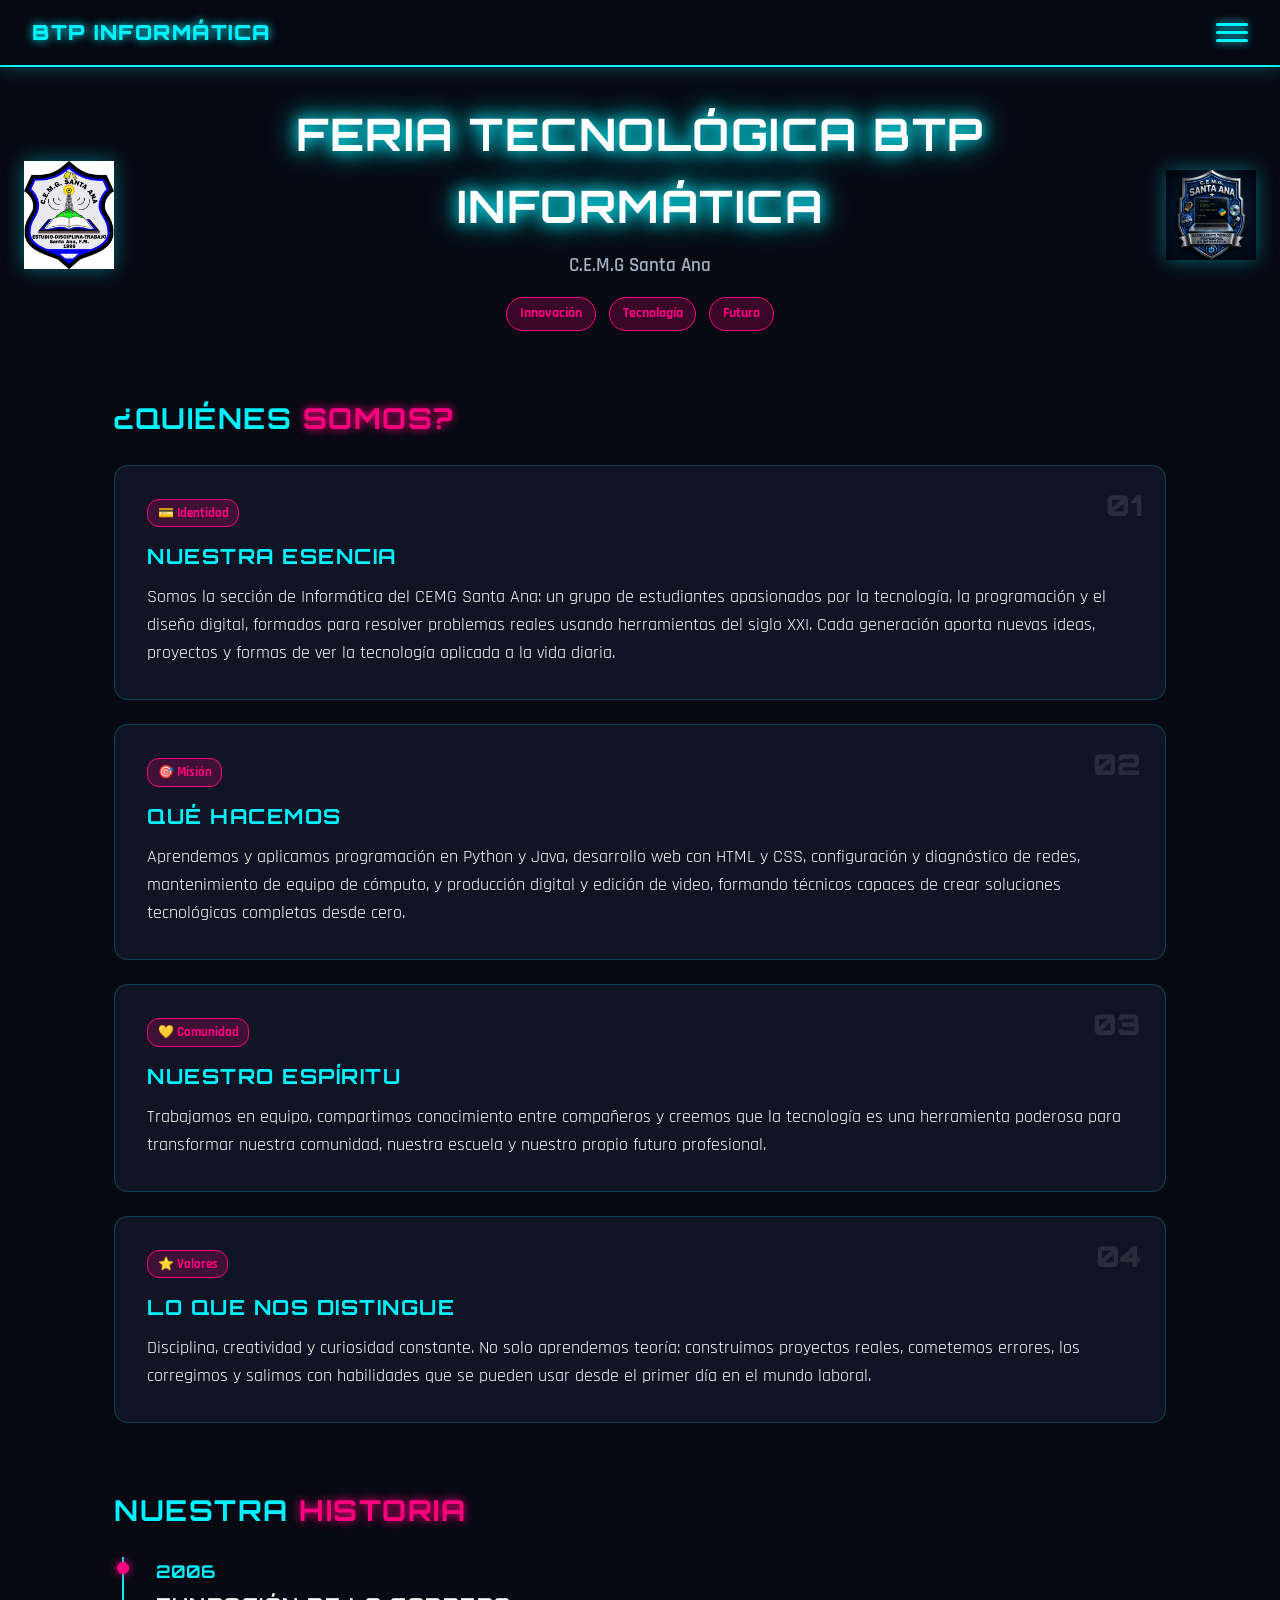
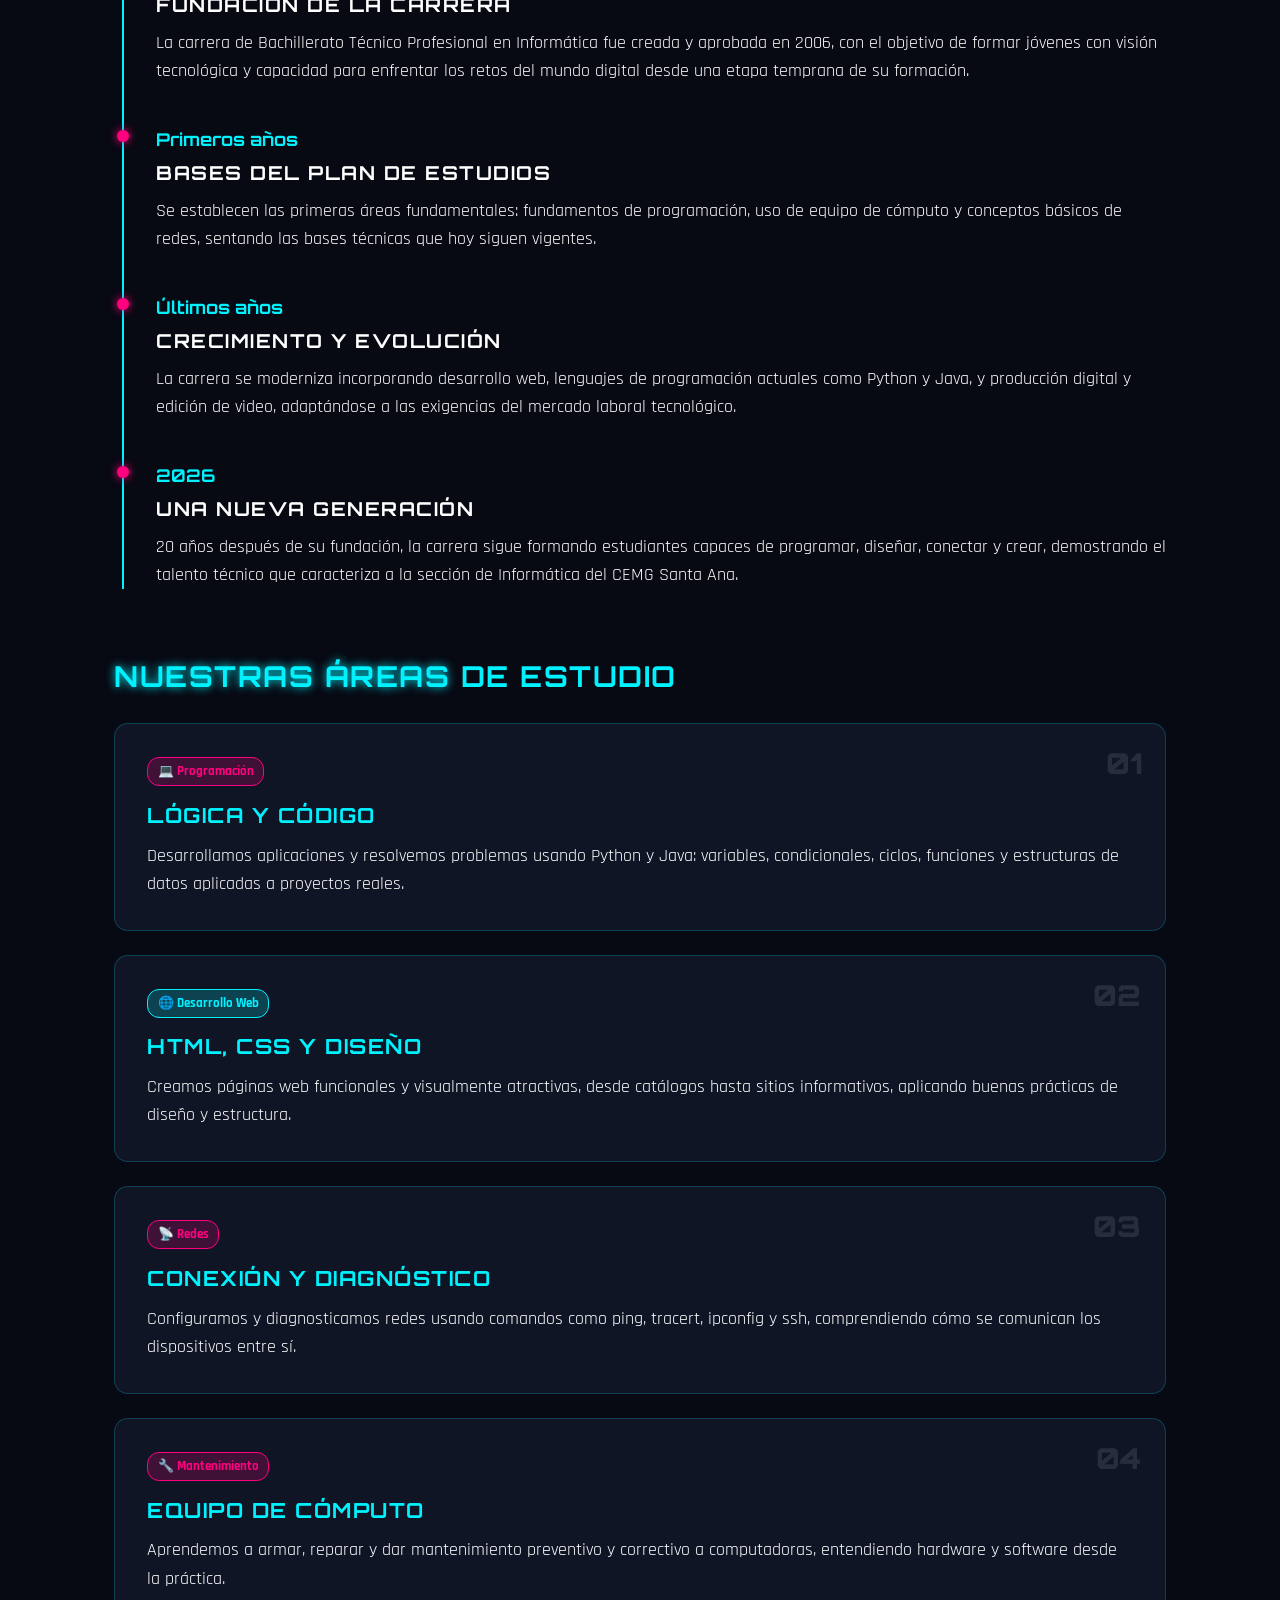
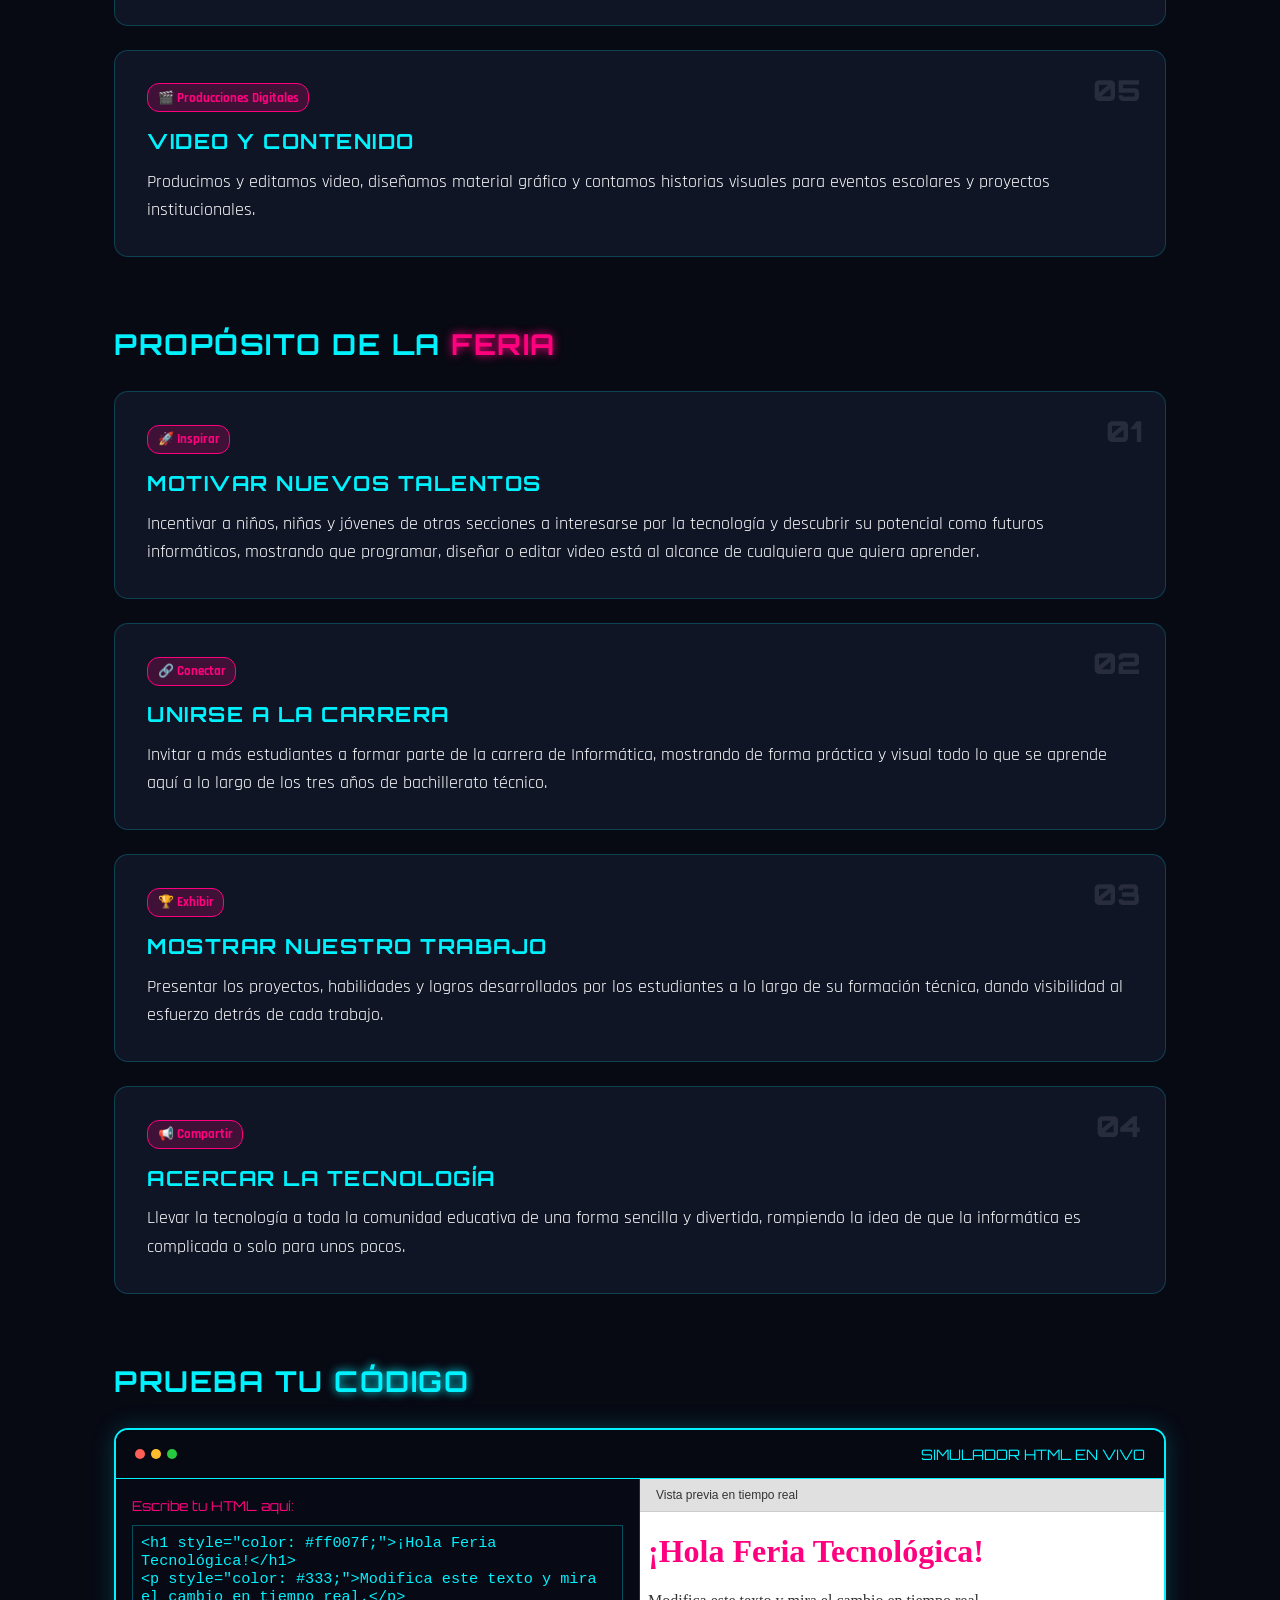
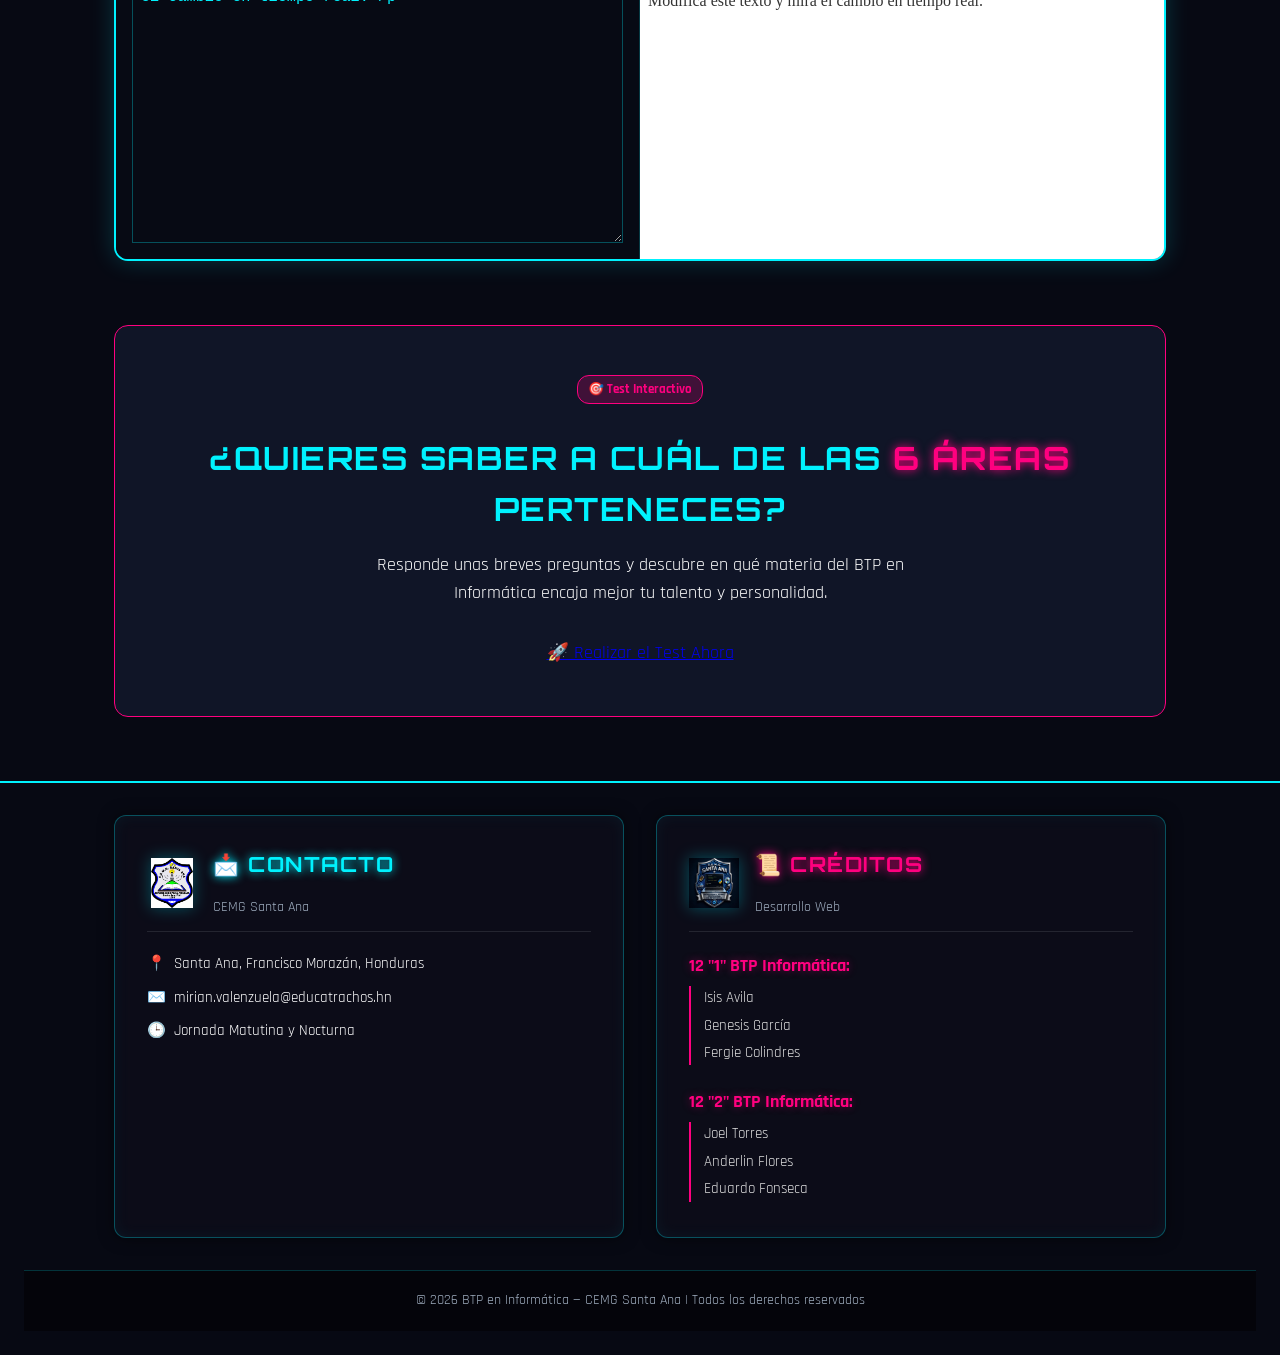
==== index.html @ f5a71759 "Add files via upload" ====
<!DOCTYPE html>
<html lang="es">
<head>
  <meta charset="UTF-8">
  <meta name="viewport" content="width=device-width, initial-scale=1.0">
  <title>Feria Tecnológica BTP Informática</title>
  <link rel="stylesheet" href="style.css">
</head>
<body>

<nav class="navbar">
  <div class="logo-text">BTP INFORMÁTICA</div>
  
  <button class="hamburger" id="hamburgerBtn" aria-label="Abrir menú">
    <span></span>
    <span></span>
    <span></span>
  </button>
</nav>

<div class="menu-overlay" id="menuOverlay"></div>

<aside class="nav-menu" id="navMenu">
  <a href="index.html"class="active"> Inicio (Feria Tecnológica)</a>
  <a href="inicio.html"> Equipos y Laboratorios</a>
  <a href="class.html"> Clases y Asignaturas</a>
</aside>

<header class="main-header header-with-logos">
  <!-- LOGO COLEGIO (IZQUIERDA) -->
  <img src="logo1.jpeg" alt="Logo C.E.M.G. Santa Ana" class="header-logo">

  <!-- TÍTULO CENTRAL -->
  <div class="header-text-container">
    <h1 class="glow-title">FERIA TECNOLÓGICA BTP INFORMÁTICA</h1>
    <p class="header-subtitle">C.E.M.G Santa Ana</p>
    <div class="top-badges">
      <span class="pill-badge">Innovación</span>
      <span class="pill-badge">Tecnología</span>
      <span class="pill-badge">Futuro</span>
    </div>
  </div>

  <!-- LOGO BTP INFORMÁTICA (DERECHA) -->
  <img src="logo2.jpeg" alt="Logo BTP Informática" class="header-logo">
</header>
<main class="content-container">

    <!-- SECCIÓN ¿QUIÉNES SOMOS? -->
    <section class="cyber-section">
      <h2 class="section-title">¿QUIÉNES <span class="highlight-pink">SOMOS?</span></h2>

      <div class="cyber-card">
        <span class="card-number">01</span>
        <div class="card-tag tag-pink">💳 Identidad</div>
        <h3 class="card-title">NUESTRA ESENCIA</h3>
        <p class="card-text">
          Somos la sección de Informática del CEMG Santa Ana: un grupo de estudiantes apasionados por la tecnología, la programación y el diseño digital, formados para resolver problemas reales usando herramientas del siglo XXI. Cada generación aporta nuevas ideas, proyectos y formas de ver la tecnología aplicada a la vida diaria.
        </p>
      </div>

      <div class="cyber-card">
        <span class="card-number">02</span>
        <div class="card-tag tag-pink">🎯 Misión</div>
        <h3 class="card-title">QUÉ HACEMOS</h3>
        <p class="card-text">
          Aprendemos y aplicamos programación en Python y Java, desarrollo web con HTML y CSS, configuración y diagnóstico de redes, mantenimiento de equipo de cómputo, y producción digital y edición de video, formando técnicos capaces de crear soluciones tecnológicas completas desde cero.
        </p>
      </div>

      <div class="cyber-card">
        <span class="card-number">03</span>
        <div class="card-tag tag-pink">💛 Comunidad</div>
        <h3 class="card-title">NUESTRO ESPÍRITU</h3>
        <p class="card-text">
          Trabajamos en equipo, compartimos conocimiento entre compañeros y creemos que la tecnología es una herramienta poderosa para transformar nuestra comunidad, nuestra escuela y nuestro propio futuro profesional.
        </p>
      </div>

      <div class="cyber-card">
        <span class="card-number">04</span>
        <div class="card-tag tag-pink">⭐ Valores</div>
        <h3 class="card-title">LO QUE NOS DISTINGUE</h3>
        <p class="card-text">
          Disciplina, creatividad y curiosidad constante. No solo aprendemos teoría: construimos proyectos reales, cometemos errores, los corregimos y salimos con habilidades que se pueden usar desde el primer día en el mundo laboral.
        </p>
      </div>
    </section>

    <!-- SECCIÓN NUESTRA HISTORIA (FORMATO LÍNEA DE TIEMPO EXACTO A TUS FOTOS) -->
    <section class="cyber-section">
      <h2 class="section-title">NUESTRA <span class="highlight-pink">HISTORIA</span></h2>

      <div class="timeline-container">
        <div class="timeline-item">
          <div class="timeline-dot"></div>
          <span class="timeline-year">2006</span>
          <h3 class="timeline-title">FUNDACIÓN DE LA CARRERA</h3>
          <p class="card-text">
            La carrera de Bachillerato Técnico Profesional en Informática fue creada y aprobada en 2006, con el objetivo de formar jóvenes con visión tecnológica y capacidad para enfrentar los retos del mundo digital desde una etapa temprana de su formación.
          </p>
        </div>

        <div class="timeline-item">
          <div class="timeline-dot"></div>
          <span class="timeline-subhead">Primeros años</span>
          <h3 class="timeline-title">BASES DEL PLAN DE ESTUDIOS</h3>
          <p class="card-text">
            Se establecen las primeras áreas fundamentales: fundamentos de programación, uso de equipo de cómputo y conceptos básicos de redes, sentando las bases técnicas que hoy siguen vigentes.
          </p>
        </div>

        <div class="timeline-item">
          <div class="timeline-dot"></div>
          <span class="timeline-subhead">Últimos años</span>
          <h3 class="timeline-title">CRECIMIENTO Y EVOLUCIÓN</h3>
          <p class="card-text">
            La carrera se moderniza incorporando desarrollo web, lenguajes de programación actuales como Python y Java, y producción digital y edición de video, adaptándose a las exigencias del mercado laboral tecnológico.
          </p>
        </div>

        <div class="timeline-item">
          <div class="timeline-dot"></div>
          <span class="timeline-year">2026</span>
          <h3 class="timeline-title">UNA NUEVA GENERACIÓN</h3>
          <p class="card-text">
            20 años después de su fundación, la carrera sigue formando estudiantes capaces de programar, diseñar, conectar y crear, demostrando el talento técnico que caracteriza a la sección de Informática del CEMG Santa Ana.
          </p>
        </div>
      </div>
    </section>

    <!-- SECCIÓN NUESTRAS ÁREAS DE ESTUDIO -->
    <section class="cyber-section">
      <h2 class="section-title"><span class="highlight-cyan">NUESTRAS ÁREAS</span> DE ESTUDIO</h2>

      <div class="cyber-card">
        <span class="card-number">01</span>
        <div class="card-tag tag-pink">💻 Programación</div>
        <h3 class="card-title">LÓGICA Y CÓDIGO</h3>
        <p class="card-text">
          Desarrollamos aplicaciones y resolvemos problemas usando Python y Java: variables, condicionales, ciclos, funciones y estructuras de datos aplicadas a proyectos reales.
        </p>
      </div>

      <div class="cyber-card">
        <span class="card-number">02</span>
        <div class="card-tag tag-cyan">🌐 Desarrollo Web</div>
        <h3 class="card-title">HTML, CSS Y DISEÑO</h3>
        <p class="card-text">
          Creamos páginas web funcionales y visualmente atractivas, desde catálogos hasta sitios informativos, aplicando buenas prácticas de diseño y estructura.
        </p>
      </div>

      <div class="cyber-card">
        <span class="card-number">03</span>
        <div class="card-tag tag-pink">📡 Redes</div>
        <h3 class="card-title">CONEXIÓN Y DIAGNÓSTICO</h3>
        <p class="card-text">
          Configuramos y diagnosticamos redes usando comandos como ping, tracert, ipconfig y ssh, comprendiendo cómo se comunican los dispositivos entre sí.
        </p>
      </div>

      <div class="cyber-card">
        <span class="card-number">04</span>
        <div class="card-tag tag-pink">🔧 Mantenimiento</div>
        <h3 class="card-title">EQUIPO DE CÓMPUTO</h3>
        <p class="card-text">
          Aprendemos a armar, reparar y dar mantenimiento preventivo y correctivo a computadoras, entendiendo hardware y software desde la práctica.
        </p>
      </div>

      <div class="cyber-card">
        <span class="card-number">05</span>
        <div class="card-tag tag-pink">🎬 Producciones Digitales</div>
        <h3 class="card-title">VIDEO Y CONTENIDO</h3>
        <p class="card-text">
          Producimos y editamos video, diseñamos material gráfico y contamos historias visuales para eventos escolares y proyectos institucionales.
        </p>
      </div>
    </section>

    <!-- SECCIÓN PROPÓSITO DE LA FERIA -->
    <section class="cyber-section">
      <h2 class="section-title">PROPÓSITO DE LA <span class="highlight-pink">FERIA</span></h2>

      <div class="cyber-card">
        <span class="card-number">01</span>
        <div class="card-tag tag-pink">🚀 Inspirar</div>
        <h3 class="card-title">MOTIVAR NUEVOS TALENTOS</h3>
        <p class="card-text">
          Incentivar a niños, niñas y jóvenes de otras secciones a interesarse por la tecnología y descubrir su potencial como futuros informáticos, mostrando que programar, diseñar o editar video está al alcance de cualquiera que quiera aprender.
        </p>
      </div>

      <div class="cyber-card">
        <span class="card-number">02</span>
        <div class="card-tag tag-pink">🔗 Conectar</div>
        <h3 class="card-title">UNIRSE A LA CARRERA</h3>
        <p class="card-text">
          Invitar a más estudiantes a formar parte de la carrera de Informática, mostrando de forma práctica y visual todo lo que se aprende aquí a lo largo de los tres años de bachillerato técnico.
        </p>
      </div>

      <div class="cyber-card">
        <span class="card-number">03</span>
        <div class="card-tag tag-pink">🏆 Exhibir</div>
        <h3 class="card-title">MOSTRAR NUESTRO TRABAJO</h3>
        <p class="card-text">
          Presentar los proyectos, habilidades y logros desarrollados por los estudiantes a lo largo de su formación técnica, dando visibilidad al esfuerzo detrás de cada trabajo.
        </p>
      </div>

      <div class="cyber-card">
        <span class="card-number">04</span>
        <div class="card-tag tag-pink">📢 Compartir</div>
        <h3 class="card-title">ACERCAR LA TECNOLOGÍA</h3>
        <p class="card-text">
          Llevar la tecnología a toda la comunidad educativa de una forma sencilla y divertida, rompiendo la idea de que la informática es complicada o solo para unos pocos.
        </p>
      </div>
    </section>

    <!-- SIMULADOR WEB INTERACTIVO -->
    <section class="cyber-section">
      <h2 class="section-title">PRUEBA TU <span class="highlight-cyan">CÓDIGO</span></h2>

      <div class="simulator-container">
        <div class="simulator-header">
          <div class="simulator-dots">
            <span class="dot dot-red"></span>
            <span class="dot dot-yellow"></span>
            <span class="dot dot-green"></span>
          </div>
          <span class="simulator-title">SIMULADOR HTML EN VIVO</span>
        </div>
        
        <div class="simulator-grid">
          <div class="editor-pane">
            <span class="editor-label">Escribe tu HTML aquí:</span>
            <textarea id="htmlCode" class="code-input" spellcheck="false"><h1 style="color: #ff007f;">¡Hola Feria Tecnológica!</h1>
<p style="color: #333;">Modifica este texto y mira el cambio en tiempo real.</p></textarea>
          </div>
          
          <div class="preview-pane">
            <div class="preview-bar">Vista previa en tiempo real</div>
            <iframe id="webPreview" class="preview-frame"></iframe>
          </div>
        </div>
      </div>
    </section>
<!-- SECCIÓN INVITACIÓN AL QUIZ -->
<section class="cyber-section text-center" style="text-align: center;">
  <div class="cyber-card quiz-invite-card" style="padding: 3rem 2rem; border-color: var(--secondary-neon);">
    <span class="card-tag tag-pink">🎯 Test Interactivo</span>
    <h2 class="card-title" style="font-size: 2rem; margin: 1rem 0;">
      ¿Quieres saber a cuál de las <span class="highlight-pink">6 áreas</span> perteneces?
    </h2>
    <p class="card-text" style="max-width: 600px; margin: 0 auto 2rem auto;">
      Responde unas breves preguntas y descubre en qué materia del BTP en Informática encaja mejor tu talento y personalidad.
    </p>
    <a href="quiz.html" class="quiz-btn-start">
      🚀 Realizar el Test Ahora
    </a>
  </div>
</section>
  </main>


   <footer class="cyber-footer">
  <div class="footer-container">
    
    
<!-- CAJITA DE CONTACTO (Con Escudo del Colegio) -->
    <div class="footer-card" id="contacto">
      <div class="footer-card-header">
        <img src="logo1.jpeg" alt="Escudo C.E.M.G. Santa Ana" class="footer-card-logo">
        <div>
          <h3 class="footer-title"><span class="highlight-cyan">📩 CONTACTO</span></h3>
          <p class="footer-subtitle-text">CEMG Santa Ana</p>
        </div>
      </div>
      <ul class="contact-list">
        <li>📍 <span>Santa Ana, Francisco Morazán, Honduras</span></li>
        <li>✉️ <span>mirian.valenzuela@educatrachos.hn</span></li>
        <li>🕒 <span>Jornada Matutina y Nocturna</span></li>
      </ul>
    </div>
    <!-- CAJITA DE CRÉDITOS -->
  <div class="footer-card" id="creditos">
      <div class="footer-card-header">
        <img src="logo2.jpeg" alt="Escudo BTP Informática" class="footer-card-logo">
        <div>
          <h3 class="footer-title"><span class="highlight-pink">📜 CRÉDITOS</span></h3>
          <p class="footer-subtitle-text">Desarrollo Web</p>
        </div>
      </div>

      <div class="credits-grid">
        <div class="credit-group">
          <h4 class="group-title">12 "1" BTP Informática:</h4>
          <ul class="student-list">
            <li>Isis Avila</li>
            <li>Genesis García</li>
            <li>Fergie Colindres</li>
          </ul>
        </div>

        <div class="credit-group">
          <h4 class="group-title">12 "2" BTP Informática:</h4>
          <ul class="student-list">
            <li>Joel Torres</li>
            <li>Anderlin Flores</li>
            <li>Eduardo Fonseca</li>
          </ul>
        </div>
      </div>
    </div>

  </div>

  <!-- BARRA DERECHOS DE AUTOR -->
  <div class="footer-bottom">
    <p>© 2026 BTP en Informática — CEMG Santa Ana | Todos los derechos reservados</p>
  </div>
</footer>

  <script>
    document.addEventListener('DOMContentLoaded', function () {
      const htmlInput = document.getElementById('htmlCode');
      const iframe = document.getElementById('webPreview');

      function updatePreview() {
        if (htmlInput && iframe) {
          iframe.srcdoc = htmlInput.value;
        }
      }

      if (htmlInput && iframe) {
        htmlInput.addEventListener('input', updatePreview);
        updatePreview();
      }
    });
  </script>
  <script>
        const hamburgerBtn = document.getElementById('hamburgerBtn');
        const navMenu = document.getElementById('navMenu');
        const menuOverlay = document.getElementById('menuOverlay');

        function toggleMenu() {
            hamburgerBtn.classList.toggle('active');
            navMenu.classList.toggle('active');
            menuOverlay.classList.toggle('active');
        }

        hamburgerBtn.addEventListener('click', toggleMenu);
        menuOverlay.addEventListener('click', toggleMenu);
    </script>
</body>
</html>
---- style.css ----
/* ==========================================
   BTP INFORMÁTICA - NEON FESTIVAL (MASTER)
   ========================================== */
@import url('https://fonts.googleapis.com/css2?family=Orbitron:wght@500;700;900&family=Rajdhani:wght@500;600;700&display=swap');

:root {
  --primary-neon: #00f2fe;
  --secondary-neon: #ff007f;
  --accent-neon: #7928ca;
  --bg-dark: #070913;
  --card-bg: rgba(18, 24, 43, 0.85);
  --text-main: #ffffff;
  --text-muted: #a0aec0;
  --radius: 14px;
  --transition: all 0.3s cubic-bezier(0.4, 0, 0.2, 1);
}

* {
  margin: 0;
  padding: 0;
  box-sizing: border-box;
}

body {
  font-family: 'Rajdhani', sans-serif;
  background-color: var(--bg-dark);
  color: var(--text-main);
  line-height: 1.6;
  font-size: 1.1rem;
  overflow-x: hidden;
}

h1, h2, h3, .logo-text {
  font-family: 'Orbitron', sans-serif;
  text-transform: uppercase;
  letter-spacing: 1.5px;
}

/* ==========================================
   NAVEGACIÓN Y MENÚ HAMBURGUESA
   ========================================== */
.navbar {
  display: flex;
  justify-content: space-between;
  align-items: center;
  padding: 1rem 2rem;
  background: rgba(7, 9, 19, 0.9);
  backdrop-filter: blur(12px);
  position: sticky;
  top: 0;
  z-index: 1000;
  border-bottom: 2px solid var(--primary-neon);
  box-shadow: 0 0 20px rgba(0, 242, 254, 0.3);
}

.logo-text {
  font-size: 1.3rem;
  font-weight: 900;
  color: var(--primary-neon);
  text-decoration: none;
  text-shadow: 0 0 10px var(--primary-neon);
}

/* Botón Hamburguesa */
.hamburger {
  display: flex;
  flex-direction: column;
  justify-content: space-around;
  width: 32px;
  height: 25px;
  background: transparent;
  border: none;
  cursor: pointer;
  z-index: 1001;
}

.hamburger span {
  width: 100%;
  height: 3px;
  background: var(--primary-neon);
  border-radius: 2px;
  transition: var(--transition);
  box-shadow: 0 0 8px var(--primary-neon);
}

/* Animación del botón X al abrir */
.hamburger.active span:nth-child(1) {
  transform: rotate(45deg) translate(6px, 6px);
}
.hamburger.active span:nth-child(2) {
  opacity: 0;
}
.hamburger.active span:nth-child(3) {
  transform: rotate(-45deg) translate(6px, -6px);
}

/* Menú Lateral Desplegable */

.nav-menu {
  position: fixed;
  top: 0;
  right: -320px; /* Se esconde a la derecha */
  width: 280px;
  height: 100vh;
  background: #0b111e;
  border-left: 1px solid var(--primary-neon);
  display: flex;
  flex-direction: column;
  padding: 80px 2rem 2rem;
  gap: 1rem;
  z-index: 99999 !important;
  transition: right 0.3s ease;
  overflow-y: auto;
}

/* CUANDO SE ACTIVA VUELVE A LA PANTALLA */
.nav-menu.active {
  right: 0 !important;
}



.nav-menu a {
  color: var(--text-main);
  text-decoration: none;
  font-size: 1.2rem;
  font-weight: 700;
  font-family: 'Orbitron', sans-serif;
  transition: var(--transition);
}

.nav-menu a:hover, .nav-menu a.active {
  color: var(--secondary-neon);
  text-shadow: 0 0 10px var(--secondary-neon);
  padding-left: 8px;
}

/* Overlay oscuro para cerrar el menú al hacer clic afuera */
.menu-overlay {
  position: fixed;
  top: 0;
  left: 0;
  width: 100vw;
  height: 100vh;
  background: rgba(0, 0, 0, 0.7);
  display: none;
  z-index: 999;
}
.menu-overlay.active {
  display: block;
}

/* ==========================================
   ESTILOS GENERALES DE CONTENIDO Y TARJETAS
   ========================================== */
.hero-header {
  text-align: center;
  padding: 4rem 1.5rem 2rem;
  background: radial-gradient(circle at center, rgba(121, 40, 202, 0.25) 0%, transparent 70%);
}

.hero-header h1 {
  font-size: 2.8rem;
  color: var(--text-main);
  text-shadow: 0 0 15px var(--primary-neon), 0 0 30px var(--primary-neon);
  margin-bottom: 0.8rem;
}

.container {
  max-width: 1100px;
  margin: 2rem auto;
  padding: 0 1.5rem;
}

.grid-cards {
  display: grid;
  grid-template-columns: repeat(auto-fit, minmax(280px, 1fr));
  gap: 2rem;
}

.card {
  background: var(--card-bg);
  border-radius: var(--radius);
  padding: 2rem;
  border: 1px solid rgba(0, 242, 254, 0.2);
  transition: var(--transition);
  position: relative;
}

.card:hover {
  transform: translateY(-8px) scale(1.02);
  border-color: var(--secondary-neon);
  box-shadow: 0 0 25px rgba(255, 0, 127, 0.4);
}

.badge-neon {
  display: inline-block;
  padding: 0.3rem 0.8rem;
  background: rgba(255, 0, 127, 0.2);
  color: var(--secondary-neon);
  border: 1px solid var(--secondary-neon);
  border-radius: 20px;
  font-size: 0.85rem;
  font-weight: 700;
  margin-bottom: 1rem;
}

/* ==========================================
   FOOTER CON CONTACTO
   ========================================== */
footer {
  margin-top: 5rem;
  background: #04060d;
  border-top: 2px solid var(--primary-neon);
  padding: 3rem 1.5rem 1.5rem;
}

.footer-content {
  max-width: 1100px;
  margin: 0 auto;
  display: grid;
  grid-template-columns: repeat(auto-fit, minmax(250px, 1fr));
  gap: 2rem;
  margin-bottom: 2rem;
}

.footer-section h3 {
  color: var(--primary-neon);
  margin-bottom: 1rem;
}

.footer-bottom {
  text-align: center;
  padding-top: 1.5rem;
  border-top: 1px solid rgba(255, 255, 255, 0.1);
  color: var(--text-muted);
  font-size: 0.9rem;
}
/* ==========================================
   ELEMENTOS EXTRA INTERACTIVOS Y LLAMATIVOS
   ========================================== */

/* 1. Tarjetas estilo Cristal (Glassmorphism) */
.glass-card {
  background: rgba(18, 24, 43, 0.6);
  backdrop-filter: blur(16px);
  -webkit-backdrop-filter: blur(16px);
  border: 1px solid rgba(0, 242, 254, 0.25);
  border-radius: var(--radius);
  padding: 2rem;
  box-shadow: 0 8px 32px 0 rgba(0, 0, 0, 0.37);
  transition: var(--transition);
}

.glass-card:hover {
  border-color: var(--secondary-neon);
  box-shadow: 0 0 25px rgba(255, 0, 127, 0.4);
}

/* 2. Galería de Videos Tipo Reels / TikTok */
.reels-grid {
  display: flex;
  gap: 1.5rem;
  overflow-x: auto;
  padding: 1rem 0 2rem;
  scroll-snap-type: x mandatory;
}

.reel-card {
  flex: 0 0 260px;
  height: 440px;
  scroll-snap-align: start;
  border-radius: var(--radius);
  overflow: hidden;
  position: relative;
  border: 2px solid var(--primary-neon);
  box-shadow: 0 0 15px rgba(0, 242, 254, 0.3);
}

.reel-card video {
  width: 100%;
  height: 100%;
  object-fit: cover;
}

.reel-overlay {
  position: absolute;
  bottom: 0;
  left: 0;
  right: 0;
  padding: 1rem;
  background: linear-gradient(transparent, rgba(5, 8, 16, 0.95));
}

/* 3. Terminal Hacker Interactiva */
.terminal-box {
  background: #020408;
  border: 1px solid var(--primary-neon);
  border-radius: 8px;
  font-family: 'Courier New', Courier, monospace;
  padding: 1.5rem;
  box-shadow: inset 0 0 10px rgba(0, 242, 254, 0.2);
  color: var(--primary-neon);
}

.terminal-header {
  display: flex;
  gap: 6px;
  margin-bottom: 1rem;
}

.dot { width: 10px; height: 10px; border-radius: 50%; }
.dot-red { background: #ff5f56; }
.dot-yellow { background: #ffbd2e; }
.dot-green { background: #27c93f; }

/* 4. Contador de Stats (Marcador) */
.stats-bar {
  display: grid;
  grid-template-columns: repeat(auto-fit, minmax(180px, 1fr));
  gap: 1.5rem;
  text-align: center;
  margin: 3rem 0;
}

.stat-item h3 {
  font-size: 2.5rem;
  color: var(--secondary-neon);
  text-shadow: 0 0 10px var(--secondary-neon);
}
/* ==========================================
   ELEMENTOS EXTRA INTERACTIVOS Y LLAMATIVOS
   ========================================== */

/* 1. Tarjetas estilo Cristal (Glassmorphism) */
.glass-card {
  background: rgba(18, 24, 43, 0.6);
  backdrop-filter: blur(16px);
  -webkit-backdrop-filter: blur(16px);
  border: 1px solid rgba(0, 242, 254, 0.25);
  border-radius: var(--radius);
  padding: 2rem;
  box-shadow: 0 8px 32px 0 rgba(0, 0, 0, 0.37);
  transition: var(--transition);
}

.glass-card:hover {
  border-color: var(--secondary-neon);
  box-shadow: 0 0 25px rgba(255, 0, 127, 0.4);
}

/* 2. Galería de Videos Tipo Reels / TikTok */
.reels-grid {
  display: flex;
  gap: 1.5rem;
  overflow-x: auto;
  padding: 1rem 0 2rem;
  scroll-snap-type: x mandatory;
}

.reel-card {
  flex: 0 0 260px;
  height: 440px;
  scroll-snap-align: start;
  border-radius: var(--radius);
  overflow: hidden;
  position: relative;
  border: 2px solid var(--primary-neon);
  box-shadow: 0 0 15px rgba(0, 242, 254, 0.3);
}

.reel-card video {
  width: 100%;
  height: 100%;
  object-fit: cover;
}

.reel-overlay {
  position: absolute;
  bottom: 0;
  left: 0;
  right: 0;
  padding: 1rem;
  background: linear-gradient(transparent, rgba(5, 8, 16, 0.95));
}

/* 3. Terminal Hacker Interactiva */
.terminal-box {
  background: #020408;
  border: 1px solid var(--primary-neon);
  border-radius: 8px;
  font-family: 'Courier New', Courier, monospace;
  padding: 1.5rem;
  box-shadow: inset 0 0 10px rgba(0, 242, 254, 0.2);
  color: var(--primary-neon);
}

.terminal-header {
  display: flex;
  gap: 6px;
  margin-bottom: 1rem;
}

.dot { width: 10px; height: 10px; border-radius: 50%; }
.dot-red { background: #ff5f56; }
.dot-yellow { background: #ffbd2e; }
.dot-green { background: #27c93f; }

/* 4. Contador de Stats (Marcador) */
.stats-bar {
  display: grid;
  grid-template-columns: repeat(auto-fit, minmax(180px, 1fr));
  gap: 1.5rem;
  text-align: center;
  margin: 3rem 0;
}

.stat-item h3 {
  font-size: 2.5rem;
  color: var(--secondary-neon);
  text-shadow: 0 0 10px var(--secondary-neon);
}
/* ==========================================
   ESTILOS DEL TEST DE ESPECIALIDAD
   ========================================== */
.quiz-container {
  max-width: 650px;
  margin: 0 auto;
  text-align: center;
}

.quiz-option-btn {
  display: block;
  width: 100%;
  padding: 1rem 1.2rem;
  margin: 0.8rem 0;
  background: rgba(5, 8, 16, 0.9);
  border: 1px solid var(--primary-neon);
  color: var(--text-main);
  border-radius: var(--radius);
  font-family: inherit;
  font-size: 1rem;
  font-weight: 600;
  cursor: pointer;
  text-align: left;
  transition: var(--transition);
}

.quiz-option-btn:hover {
  background: var(--primary-neon);
  color: var(--bg-dark);
  box-shadow: 0 0 15px var(--primary-neon);
  transform: translateX(5px);
}

.quiz-progress {
  width: 100%;
  height: 8px;
  background: rgba(255, 255, 255, 0.1);
  border-radius: 10px;
  margin: 1.5rem 0;
  overflow: hidden;
}

.quiz-progress-bar {
  height: 100%;
  width: 33%;
  background: linear-gradient(90deg, var(--primary-neon), var(--secondary-neon));
  transition: width 0.3s ease;
  box-shadow: 0 0 10px var(--primary-neon);
}

.result-card {
  padding: 2rem;
  border-radius: var(--radius);
  background: rgba(11, 15, 28, 0.95);
  border: 2px solid var(--secondary-neon);
  box-shadow: 0 0 25px rgba(255, 0, 127, 0.4);
  animation: fadeIn 0.5s ease-in-out;
}

@keyframes fadeIn {
  from { opacity: 0; transform: translateY(10px); }
  to { opacity: 1; transform: translateY(0); }
}
/* FORZAR VISIBILIDAD DEL MENÚ ABIERTO */
.nav-menu.active {
  right: 0 !important;
  display: flex !important;
  visibility: visible !important;
}
/* ==========================================
   ESTILOS DEL SIMULADOR WEB INTERACTIVO
   ========================================== */
.simulator-container {
  background: #020408;
  border: 2px solid #00f2fe;
  border-radius: 14px;
  overflow: hidden;
  box-shadow: 0 0 25px rgba(0, 242, 254, 0.2);
}

.simulator-header {
  background: rgba(7, 9, 19, 0.95);
  padding: 0.8rem 1.2rem;
  border-bottom: 1px solid #00f2fe;
  display: flex;
  justify-content: space-between;
  align-items: center;
}

.simulator-dots {
  display: flex;
  gap: 6px;
}

.dot { 
  width: 10px; 
  height: 10px; 
  border-radius: 50%; 
}

.dot-red { background: #ff5f56; }
.dot-yellow { background: #ffbd2e; }
.dot-green { background: #27c93f; }

.simulator-title {
  font-family: 'Orbitron', sans-serif;
  font-size: 0.9rem;
  color: #00f2fe;
}

.simulator-grid {
  display: grid;
  grid-template-columns: 1fr 1fr;
  min-height: 380px;
}

.editor-pane {
  padding: 1rem;
  background: #070a14;
  border-right: 1px solid rgba(0, 242, 254, 0.2);
  display: flex;
  flex-direction: column;
}

.editor-label {
  font-family: 'Orbitron', sans-serif;
  font-size: 0.85rem;
  color: #ff007f;
  margin-bottom: 0.5rem;
}

.code-input {
  width: 100%;
  height: 100%;
  min-height: 300px;
  background: transparent;
  color: #00f2fe;
  border: 1px solid rgba(0, 242, 254, 0.3);
  font-family: 'Courier New', Courier, monospace;
  font-size: 0.95rem;
  padding: 8px;
  outline: none;
}

.preview-pane {
  background: #ffffff;
  display: flex;
  flex-direction: column;
}

.preview-bar {
  background: #e0e0e0;
  padding: 0.4rem 1rem;
  font-family: Arial, sans-serif;
  font-size: 0.75rem;
  color: #333;
  border-bottom: 1px solid #ccc;
}

.preview-frame {
  width: 100%;
  height: 100%;
  min-height: 300px;
  border: none;
  background: #ffffff;
}

/* Adaptación para pantallas pequeñas */
@media (max-width: 768px) {
  .simulator-grid { 
    grid-template-columns: 1fr; 
  }
  .editor-pane { 
    border-right: none; 
    border-bottom: 1px solid rgba(0, 242, 254, 0.2); 
  }
}
/* ==========================================
   AJUSTES PARA CLASES DEL HTML DE NAOMI
   ========================================== */

/* Encabezado y Badges */
.main-header {
  text-align: center;
  padding: 3rem 1.5rem 1rem;
}

.glow-title {
  font-size: 2.8rem;
  color: var(--text-main);
  text-shadow: 0 0 15px var(--primary-neon), 0 0 30px var(--primary-neon);
  margin-bottom: 0.8rem;
}

.top-badges {
  display: flex;
  justify-content: center;
  gap: 0.8rem;
  flex-wrap: wrap;
  margin-top: 1rem;
}

.pill-badge {
  display: inline-block;
  padding: 0.3rem 0.8rem;
  background: rgba(255, 0, 127, 0.2);
  color: var(--secondary-neon);
  border: 1px solid var(--secondary-neon);
  border-radius: 20px;
  font-size: 0.85rem;
  font-weight: 700;
}

/* Contenedor Principal */
.content-container {
  max-width: 1100px;
  margin: 2rem auto;
  padding: 0 1.5rem;
}

.cyber-section {
  margin-bottom: 4rem;
}

.section-title {
  color: var(--primary-neon);
  font-size: 1.8rem;
  margin-bottom: 1.5rem;
}

.highlight-pink {
  color: var(--secondary-neon);
  text-shadow: 0 0 10px var(--secondary-neon);
}

.highlight-cyan {
  color: var(--primary-neon);
  text-shadow: 0 0 10px var(--primary-neon);
}

/* Tarjetas (cyber-card) */
.cyber-card {
  position: relative;
  background: var(--card-bg);
  border-radius: var(--radius);
  padding: 2rem;
  border: 1px solid rgba(0, 242, 254, 0.2);
  margin-bottom: 1.5rem;
  transition: var(--transition);
}

.cyber-card:hover {
  transform: translateY(-5px);
  border-color: var(--secondary-neon);
  box-shadow: 0 0 20px rgba(255, 0, 127, 0.3);
}

.card-number {
  position: absolute;
  top: 1rem;
  right: 1.5rem;
  font-family: 'Orbitron', sans-serif;
  font-size: 1.8rem;
  font-weight: 900;
  color: rgba(255, 255, 255, 0.1);
}

.card-tag {
  display: inline-block;
  padding: 0.2rem 0.6rem;
  border-radius: 12px;
  font-size: 0.8rem;
  font-weight: 700;
  margin-bottom: 0.8rem;
}

.tag-pink {
  background: rgba(255, 0, 127, 0.2);
  color: var(--secondary-neon);
  border: 1px solid var(--secondary-neon);
}

.tag-cyan {
  background: rgba(0, 242, 254, 0.2);
  color: var(--primary-neon);
  border: 1px solid var(--primary-neon);
}

.card-title {
  color: var(--primary-neon);
  font-size: 1.3rem;
  margin-bottom: 0.6rem;
}

.card-text {
  color: var(--text-main);
  line-height: 1.6;
}

/* Línea de tiempo */
.timeline-container {
  position: relative;
  padding-left: 2rem;
  border-left: 2px solid var(--primary-neon);
  margin-left: 0.5rem;
  margin-top: 1.5rem;
}

.timeline-item {
  position: relative;
  margin-bottom: 2.5rem;
}

.timeline-dot {
  position: absolute;
  left: -2.45rem;
  top: 0.3rem;
  width: 12px;
  height: 12px;
  border-radius: 50%;
  background: var(--secondary-neon);
  box-shadow: 0 0 10px var(--secondary-neon);
}

.timeline-year, .timeline-subhead {
  font-family: 'Orbitron', sans-serif;
  font-size: 1.1rem;
  font-weight: 700;
  color: var(--primary-neon);
  display: block;
  margin-bottom: 0.3rem;
}

.timeline-title {
  color: #ffffff;
  font-size: 1.2rem;
  margin-bottom: 0.5rem;
}
/* ==========================================
   FOOTER CON TARJETAS SEPARADAS
   ========================================== */

.cyber-footer {
  background: transparent;
  margin-top: 4rem;
  padding-top: 2rem;
  color: var(--text-main);
}

.footer-container {
  max-width: 1100px;
  margin: 0 auto;
  padding: 0 1.5rem 2rem;
  display: grid;
  grid-template-columns: repeat(auto-fit, minmax(320px, 1fr));
  gap: 2rem;
}

/* Estilo de las Cajitas Contenedoras */
.footer-card {
  background: rgba(13, 13, 26, 0.85);
  border: 1px solid rgba(0, 242, 254, 0.3);
  border-radius: 12px;
  padding: 2rem;
  box-shadow: 0 0 15px rgba(0, 0, 0, 0.5), inset 0 0 15px rgba(0, 242, 254, 0.05);
  backdrop-filter: blur(10px);
  transition: transform 0.3s ease, border-color 0.3s ease;
}

.footer-card:hover {
  transform: translateY(-3px);
  border-color: var(--secondary-neon);
  box-shadow: 0 0 20px rgba(255, 0, 127, 0.2);
}

.footer-title {
  font-family: 'Orbitron', sans-serif;
  font-size: 1.3rem;
  margin-bottom: 1rem;
}

.footer-text {
  color: var(--text-muted);
  margin-bottom: 1rem;
  font-size: 0.95rem;
}

/* Contacto */
.contact-list {
  list-style: none;
  padding: 0;
  margin: 0;
}

.contact-list li {
  margin-bottom: 0.6rem;
  font-size: 0.95rem;
  display: flex;
  align-items: center;
  gap: 0.5rem;
}

/* Créditos */
.credits-grid {
  display: flex;
  flex-direction: column;
  gap: 1.2rem;
}

.group-title {
  color: var(--secondary-neon);
  font-family: 'Rajdhani', sans-serif;
  font-size: 1.1rem;
  font-weight: 700;
  margin-bottom: 0.4rem;
  text-shadow: 0 0 8px rgba(255, 0, 127, 0.4);
}

.student-list {
  list-style: none;
  padding-left: 0.8rem;
  margin: 0;
  border-left: 2px solid var(--secondary-neon);
}

.student-list li {
  font-size: 0.95rem;
  color: #e0e0e0;
  margin-bottom: 0.2rem;
}
/* Cabecera interna de las tarjetas del footer */
.footer-card-header {
  display: flex;
  align-items: center;
  gap: 1rem;
  margin-bottom: 1.2rem;
  padding-bottom: 0.8rem;
  border-bottom: 1px solid rgba(255, 255, 255, 0.1);
}

.footer-card-logo {
  width: 50px;
  height: 50px;
  object-fit: contain;
  filter: drop-shadow(0 0 8px rgba(0, 242, 254, 0.3));
}

.footer-subtitle-text {
  color: var(--text-muted);
  font-size: 0.85rem;
  margin: 0;
}

/* Franja inferior */
.footer-bottom {
  text-align: center;
  padding: 1.2rem 1rem;
  background: #04040a;
  border-top: 1px solid rgba(0, 242, 254, 0.2);
  font-size: 0.85rem;
  color: var(--text-muted);
}
/* ==========================================
   ESTILOS PARA ENCABEZADO CON LOGOS
   ========================================== */

.header-with-logos {
  display: flex;
  align-items: center;
  justify-content: space-between;
  gap: 1.5rem;
  padding: 2rem 1.5rem;
}

.header-logo {
  width: 90px;
  height: auto;
  object-fit: contain;
  filter: drop-shadow(0 0 10px rgba(0, 242, 254, 0.4));
  transition: transform 0.3s ease, filter 0.3s ease;
}

.header-logo:hover {
  transform: scale(1.08);
  filter: drop-shadow(0 0 15px var(--secondary-neon));
}

.header-text-container {
  flex: 1;
  text-align: center;
}

.header-subtitle {
  color: var(--text-muted);
  font-family: 'Rajdhani', sans-serif;
  font-size: 1.2rem;
  font-weight: 600;
  margin-top: -0.3rem;
}

/* Adaptación para pantallas de celular */
@media (max-width: 650px) {
  .header-with-logos {
    flex-direction: column;
    text-align: center;
  }

  .header-logo {
    width: 70px;
  }
}
/* ==========================================
   ESTILOS CIBERPUNK / NEÓN PARA "TARJETA-MATERIA"
   ========================================== */

/* 1. Contenedor principal de la tarjeta desplegable (<details>) */
details.tarjeta-materia {
  background: var(--card-bg);
  border: 1px solid rgba(0, 242, 254, 0.25);
  border-left: 4px solid var(--primary-neon);
  border-radius: var(--radius);
  padding: 1.2rem;
  margin-bottom: 1.5rem;
  backdrop-filter: blur(12px);
  -webkit-backdrop-filter: blur(12px);
  box-shadow: 0 4px 20px rgba(0, 0, 0, 0.4);
  transition: var(--transition);
  overflow: hidden;
}

/* Efecto Neón alternado (Tarjetas pares con borde Rosa Neón) */
details.tarjeta-materia:nth-child(even) {
  border-left-color: var(--secondary-neon);
  border-right: 1px solid rgba(255, 0, 127, 0.2);
}

/* Hover Effect (Brillo y elevación al pasar el mouse) */
details.tarjeta-materia:hover {
  transform: translateY(-4px);
  border-color: var(--primary-neon);
  box-shadow: 0 0 25px rgba(0, 242, 254, 0.3),
              inset 0 0 15px rgba(0, 242, 254, 0.05);
}

details.tarjeta-materia:nth-child(even):hover {
  border-color: var(--secondary-neon);
  box-shadow: 0 0 25px rgba(255, 0, 127, 0.3),
              inset 0 0 15px rgba(255, 0, 127, 0.05);
}

/* 2. Encabezado interactivo (<summary>) */
details.tarjeta-materia summary {
  cursor: pointer;
  outline: none;
  list-style: none; /* Oculta la flecha por defecto del navegador */
}

/* Quitar indicador estándar en Safari / WebKit */
details.tarjeta-materia summary::-webkit-details-marker {
  display: none;
}

/* Estilos de títulos e imágenes dentro del summary */
details.tarjeta-materia summary h3 {
  color: var(--text-main);
  font-size: 1.25rem;
  margin: 0 0 0.3rem 0;
  text-shadow: 0 0 8px rgba(255, 255, 255, 0.2);
  transition: color 0.3s ease;
}

details.tarjeta-materia:hover summary h3 {
  color: var(--primary-neon);
  text-shadow: 0 0 10px var(--primary-neon);
}

details.tarjeta-materia:nth-child(even):hover summary h3 {
  color: var(--secondary-neon);
  text-shadow: 0 0 10px var(--secondary-neon);
}

details.tarjeta-materia summary p {
  color: var(--text-muted);
  font-size: 0.95rem;
  margin: 0;
}

/* Borde neón para las imágenes dentro del summary */
details.tarjeta-materia summary img {
  border: 1px solid var(--primary-neon) !important;
  border-radius: 8px;
  box-shadow: 0 0 10px rgba(0, 242, 254, 0.3);
  transition: transform 0.3s ease, box-shadow 0.3s ease;
}

details.tarjeta-materia summary:hover img {
  transform: scale(1.05);
  box-shadow: 0 0 15px var(--primary-neon);
}

/* 3. Estado Abierto/Desplegado (<details open>) */
details.tarjeta-materia[open] {
  border-color: var(--primary-neon);
  box-shadow: 0 0 20px rgba(0, 242, 254, 0.25);
}

details.tarjeta-materia[open]:nth-child(even) {
  border-color: var(--secondary-neon);
  box-shadow: 0 0 20px rgba(255, 0, 127, 0.25);
}

/* Transición suave al revelar el contenido interno */
details.tarjeta-materia[open] > *:not(summary) {
  animation: neonFadeIn 0.4s cubic-bezier(0.4, 0, 0.2, 1);
}

details.tarjeta-materia h4 {
  color: var(--primary-neon);
  font-family: 'Orbitron', sans-serif;
  font-size: 1rem;
  margin-top: 1.2rem;
  margin-bottom: 0.5rem;
  letter-spacing: 1px;
}

@keyframes neonFadeIn {
  from {
    opacity: 0;
    transform: translateY(-8px);
  }
  to {
    opacity: 1;
    transform: translateY(0);
  }
}
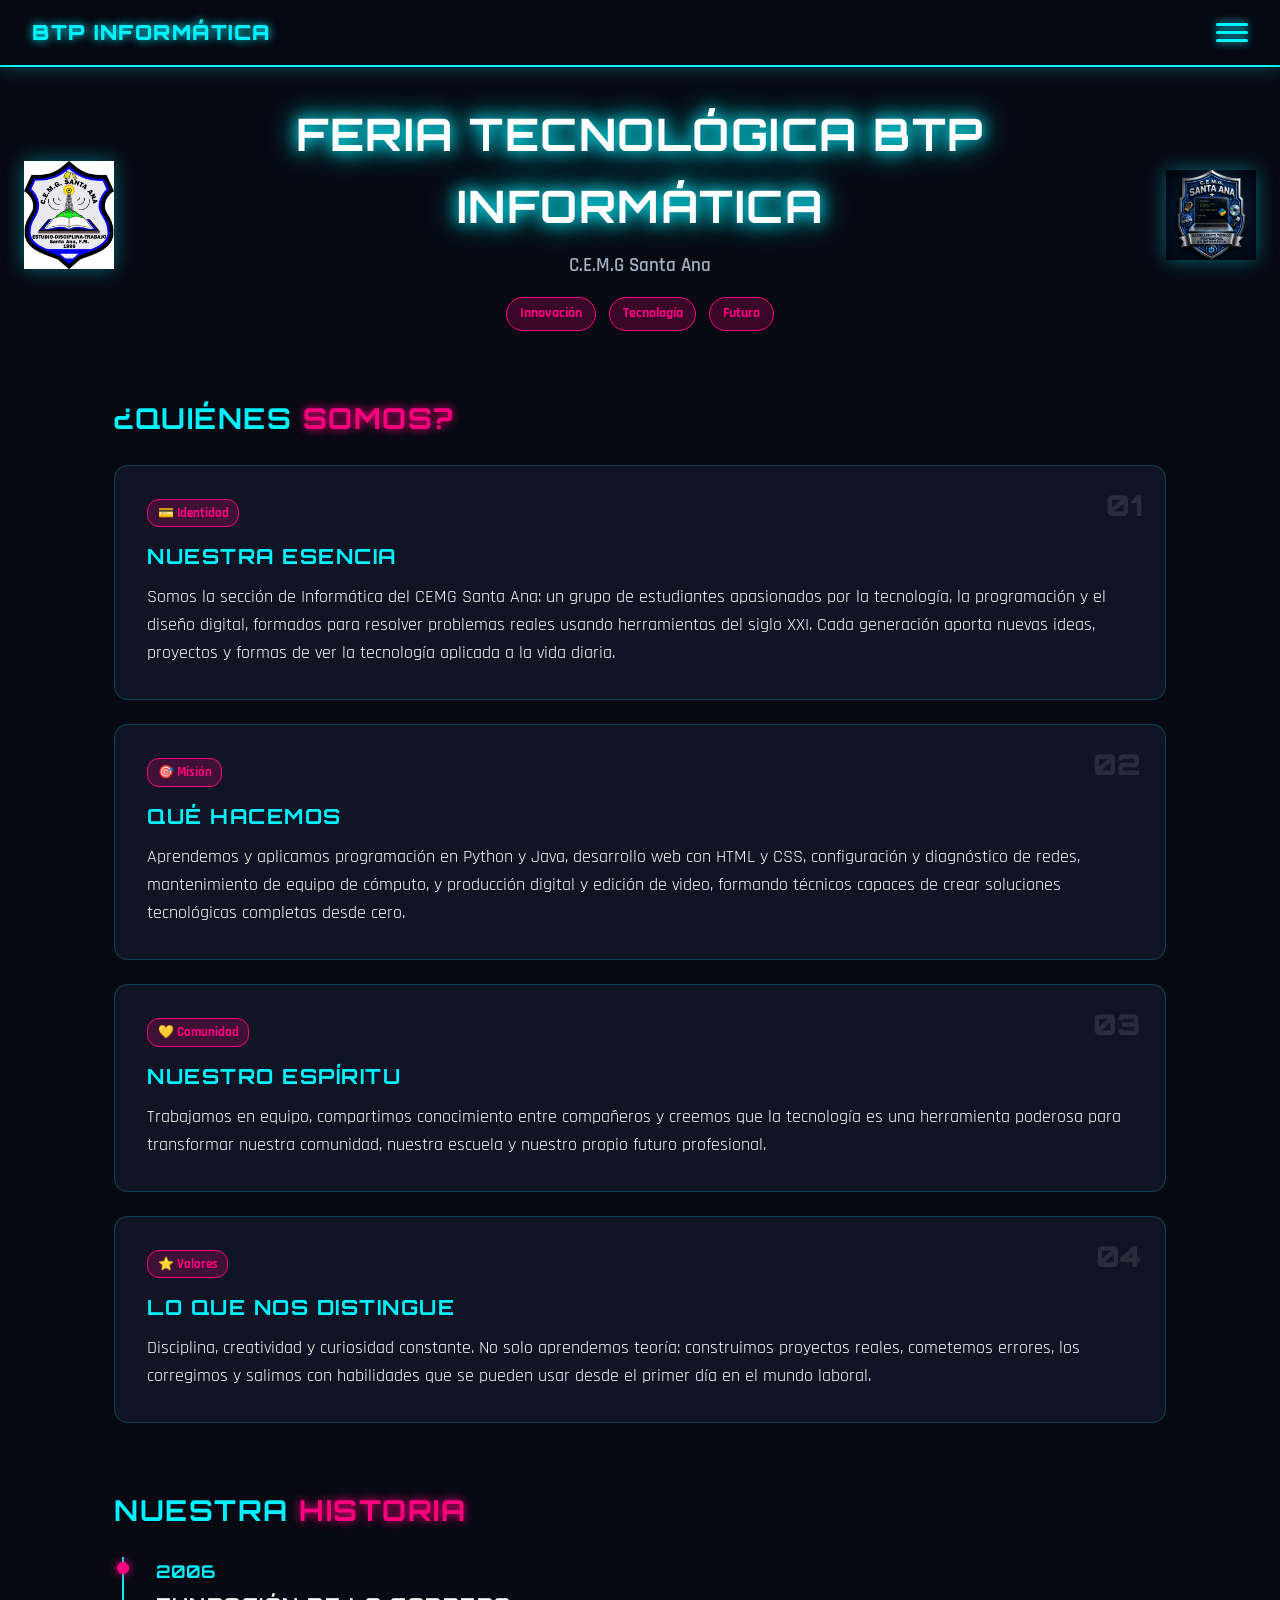
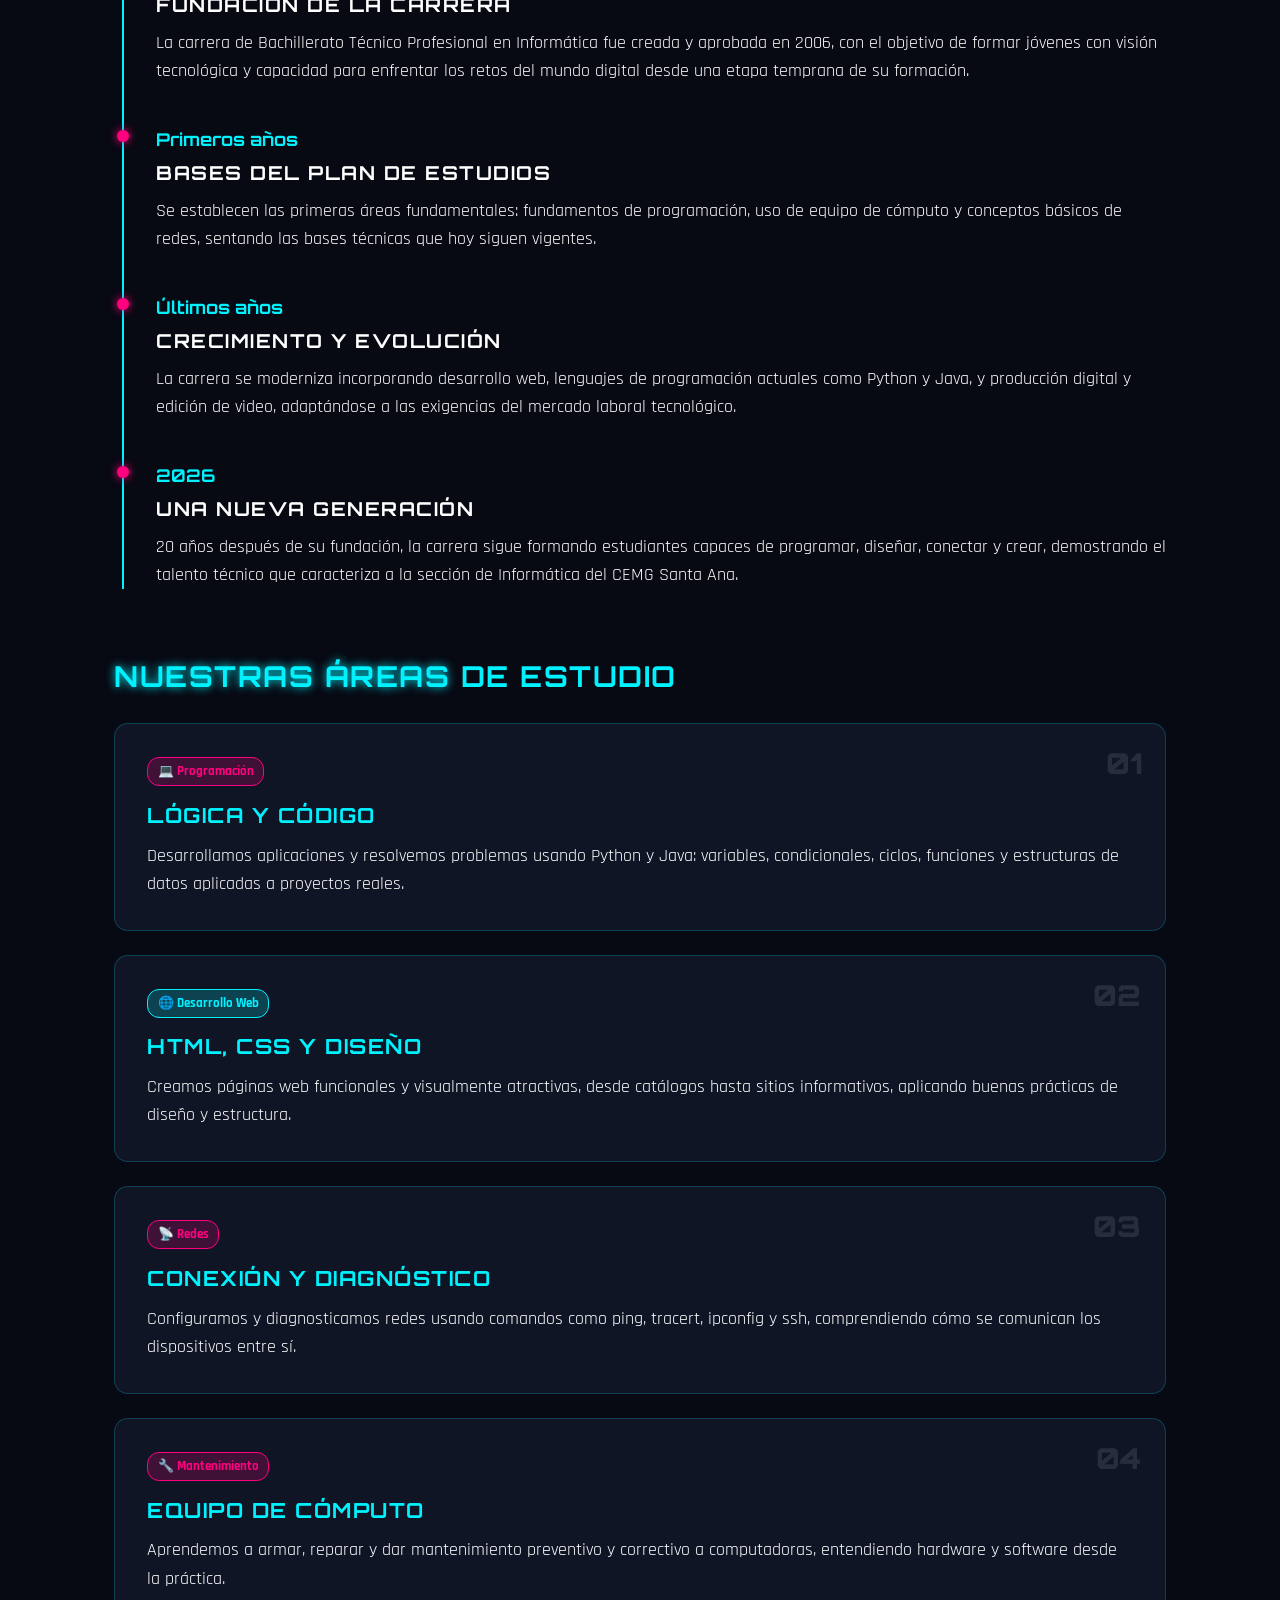
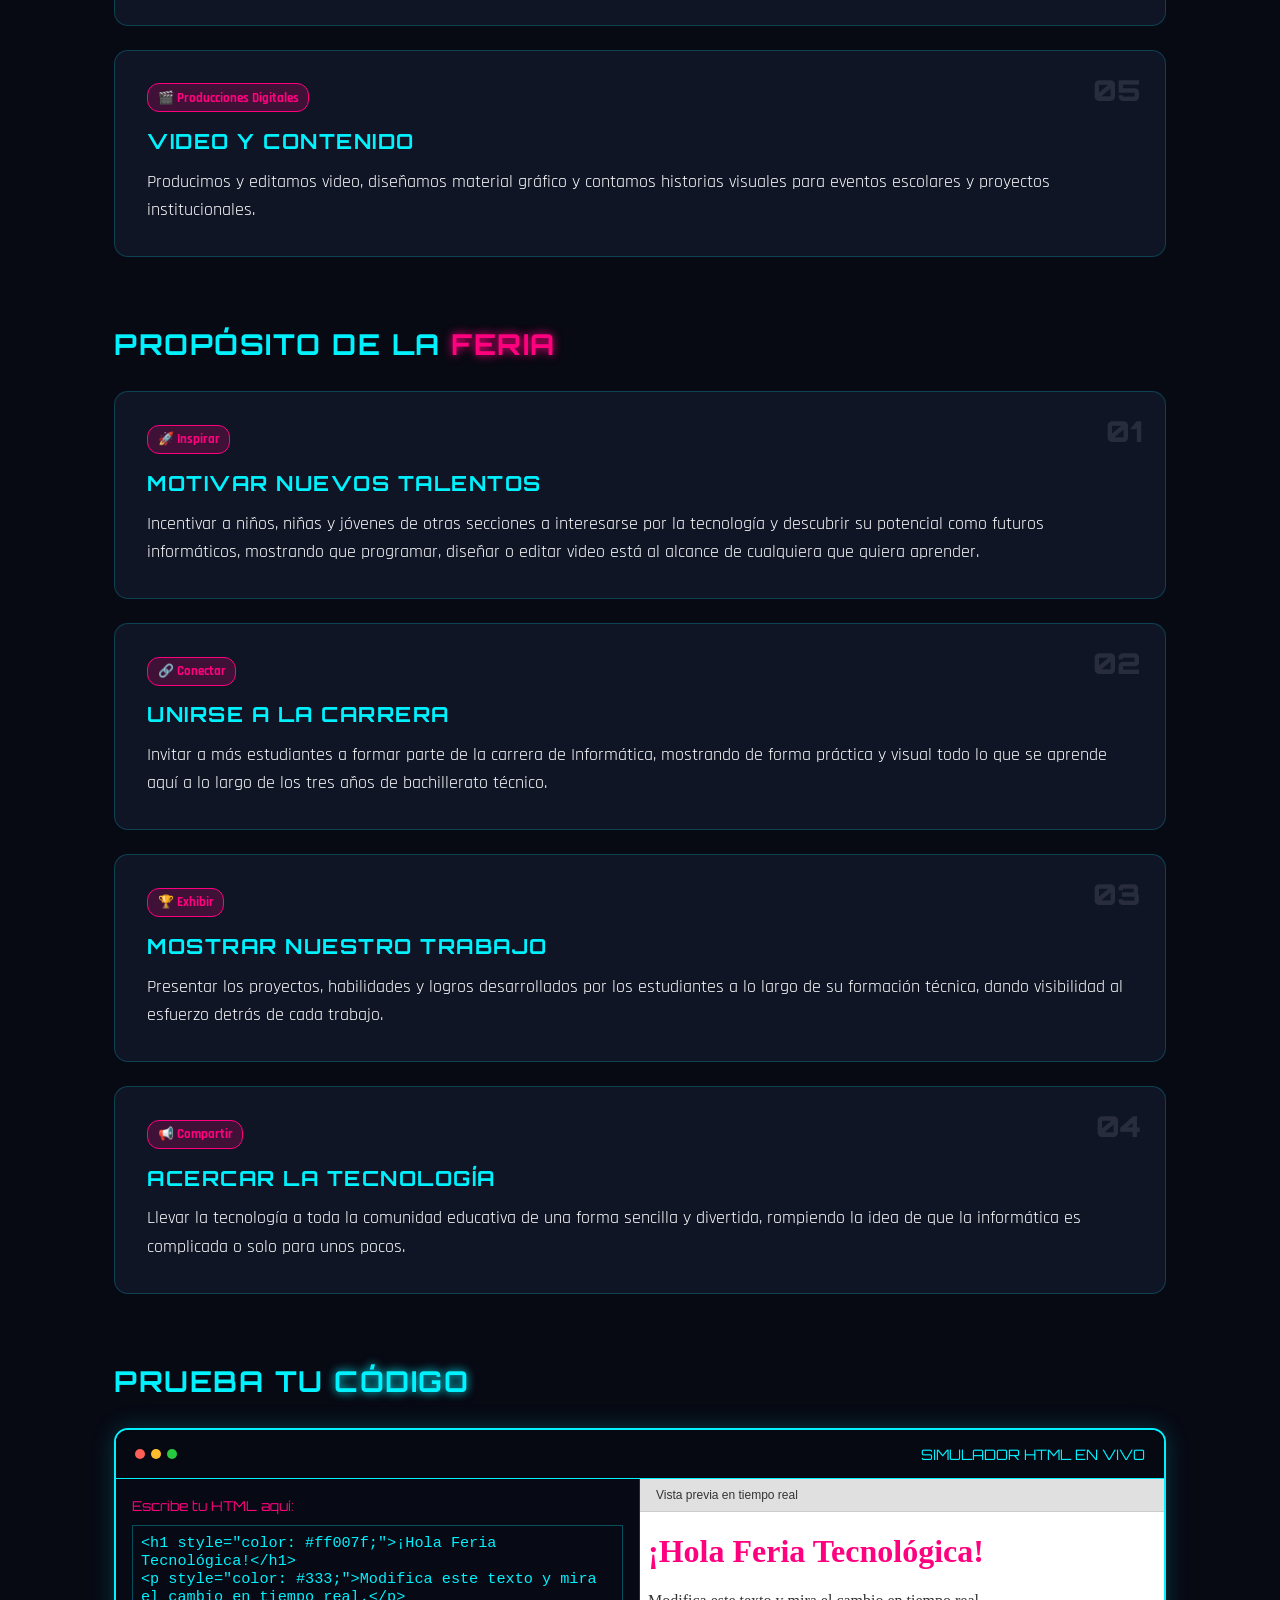
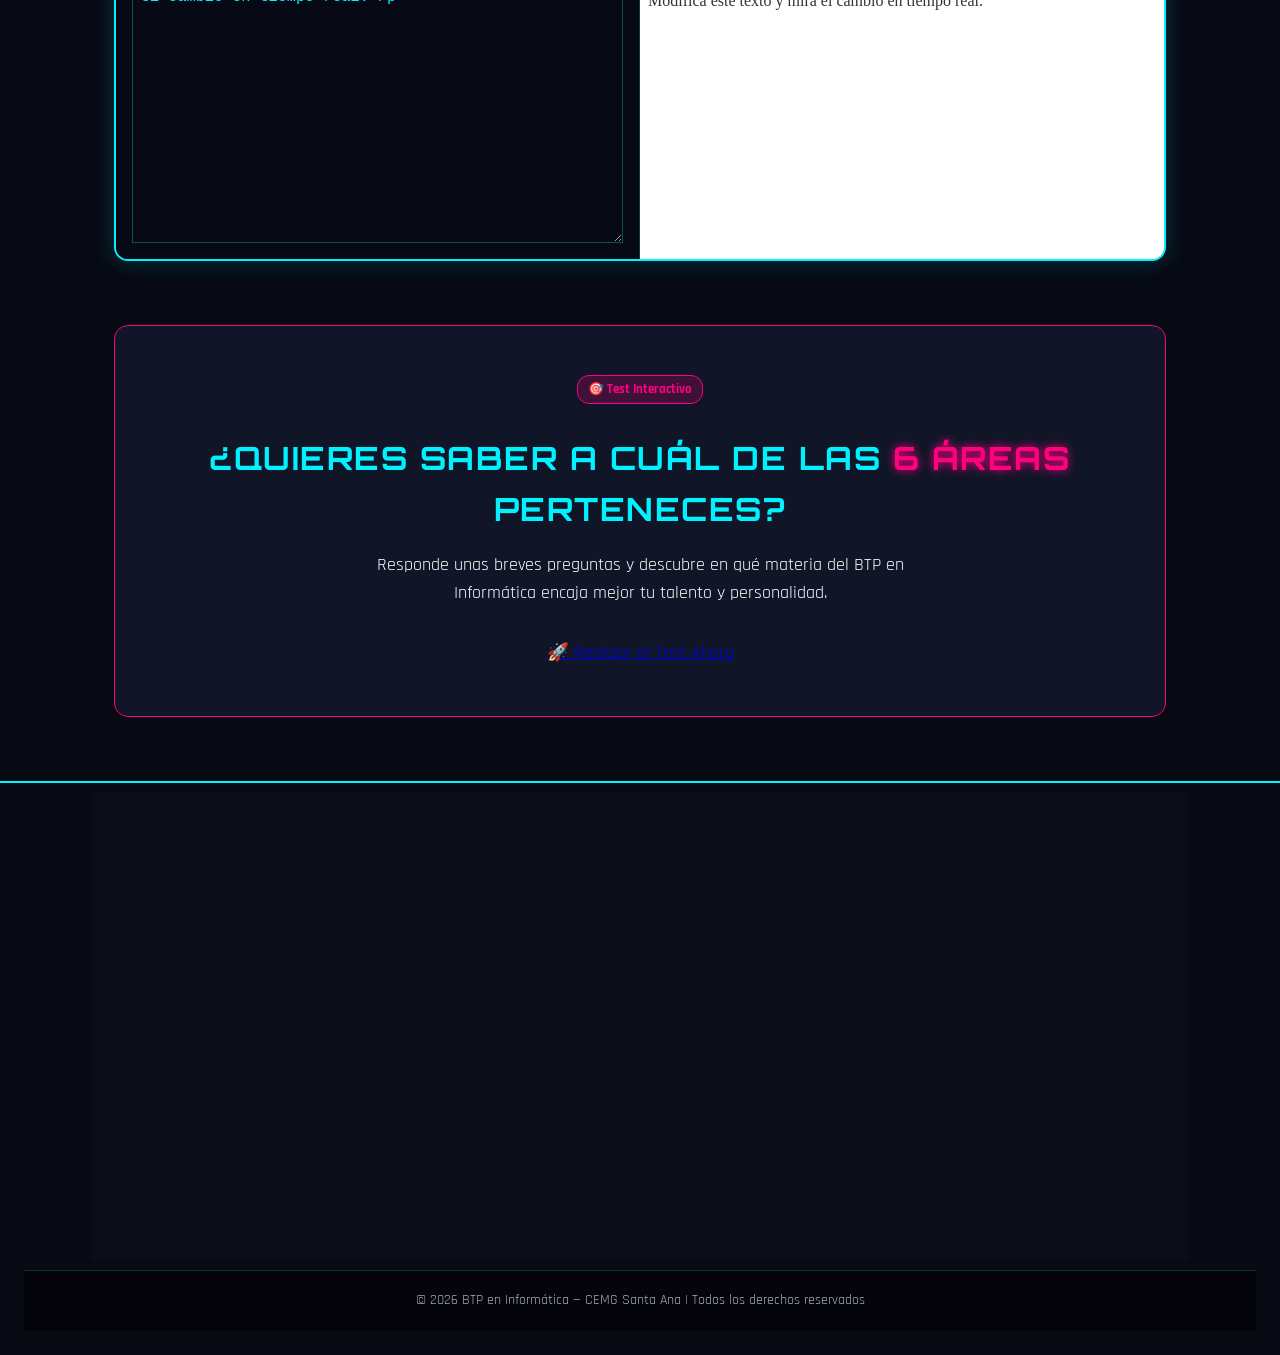
==== commit d1f68d02: "Add files via upload" ====
--- a/index.html
+++ b/index.html
@@ -276,7 +276,7 @@
       <div class="footer-card-header">
         <img src="logo1.jpeg" alt="Escudo C.E.M.G. Santa Ana" class="footer-card-logo">
         <div>
-          <h3 class="footer-title"><span class="highlight-cyan">📩 CONTACTO</span></h3>
+          <h3 class="footer-title"><span class="highlight-cyan"> CONTACTO</span></h3>
           <p class="footer-subtitle-text">CEMG Santa Ana</p>
         </div>
       </div>
@@ -291,7 +291,7 @@
       <div class="footer-card-header">
         <img src="logo2.jpeg" alt="Escudo BTP Informática" class="footer-card-logo">
         <div>
-          <h3 class="footer-title"><span class="highlight-pink">📜 CRÉDITOS</span></h3>
+          <h3 class="footer-title"><span class="highlight-pink">CRÉDITOS</span></h3>
           <p class="footer-subtitle-text">Desarrollo Web</p>
         </div>
       </div>
--- a/style.css
+++ b/style.css
@@ -1054,4 +1054,32 @@
     opacity: 1;
     transform: translateY(0);
   }
+}
+/* Ajustes para pantallas pequeñas (Celulares) */
+@media (max-width: 768px) {
+  /* Evita que la página se mueva hacia los lados */
+  html, body {
+    overflow-x: hidden;
+    width: 100%;
+  }
+
+  /* Reduce el tamaño de los títulos grandes */
+  h1, .titulo-principal {
+    font-size: 1.8rem !important;
+    word-wrap: break-word;
+  }
+
+  /* Cambia las columnas para que queden una debajo de otra */
+  .contenedor-grid, .flex-container, .clases-container {
+    display: flex !important;
+    flex-direction: column !important;
+    width: 100% !important;
+  }
+
+  /* Ajusta el ancho de las tarjetas */
+  .card, .tarjeta {
+    width: 100% !important;
+    max-width: 100% !important;
+    box-sizing: border-box;
+  }
 }
